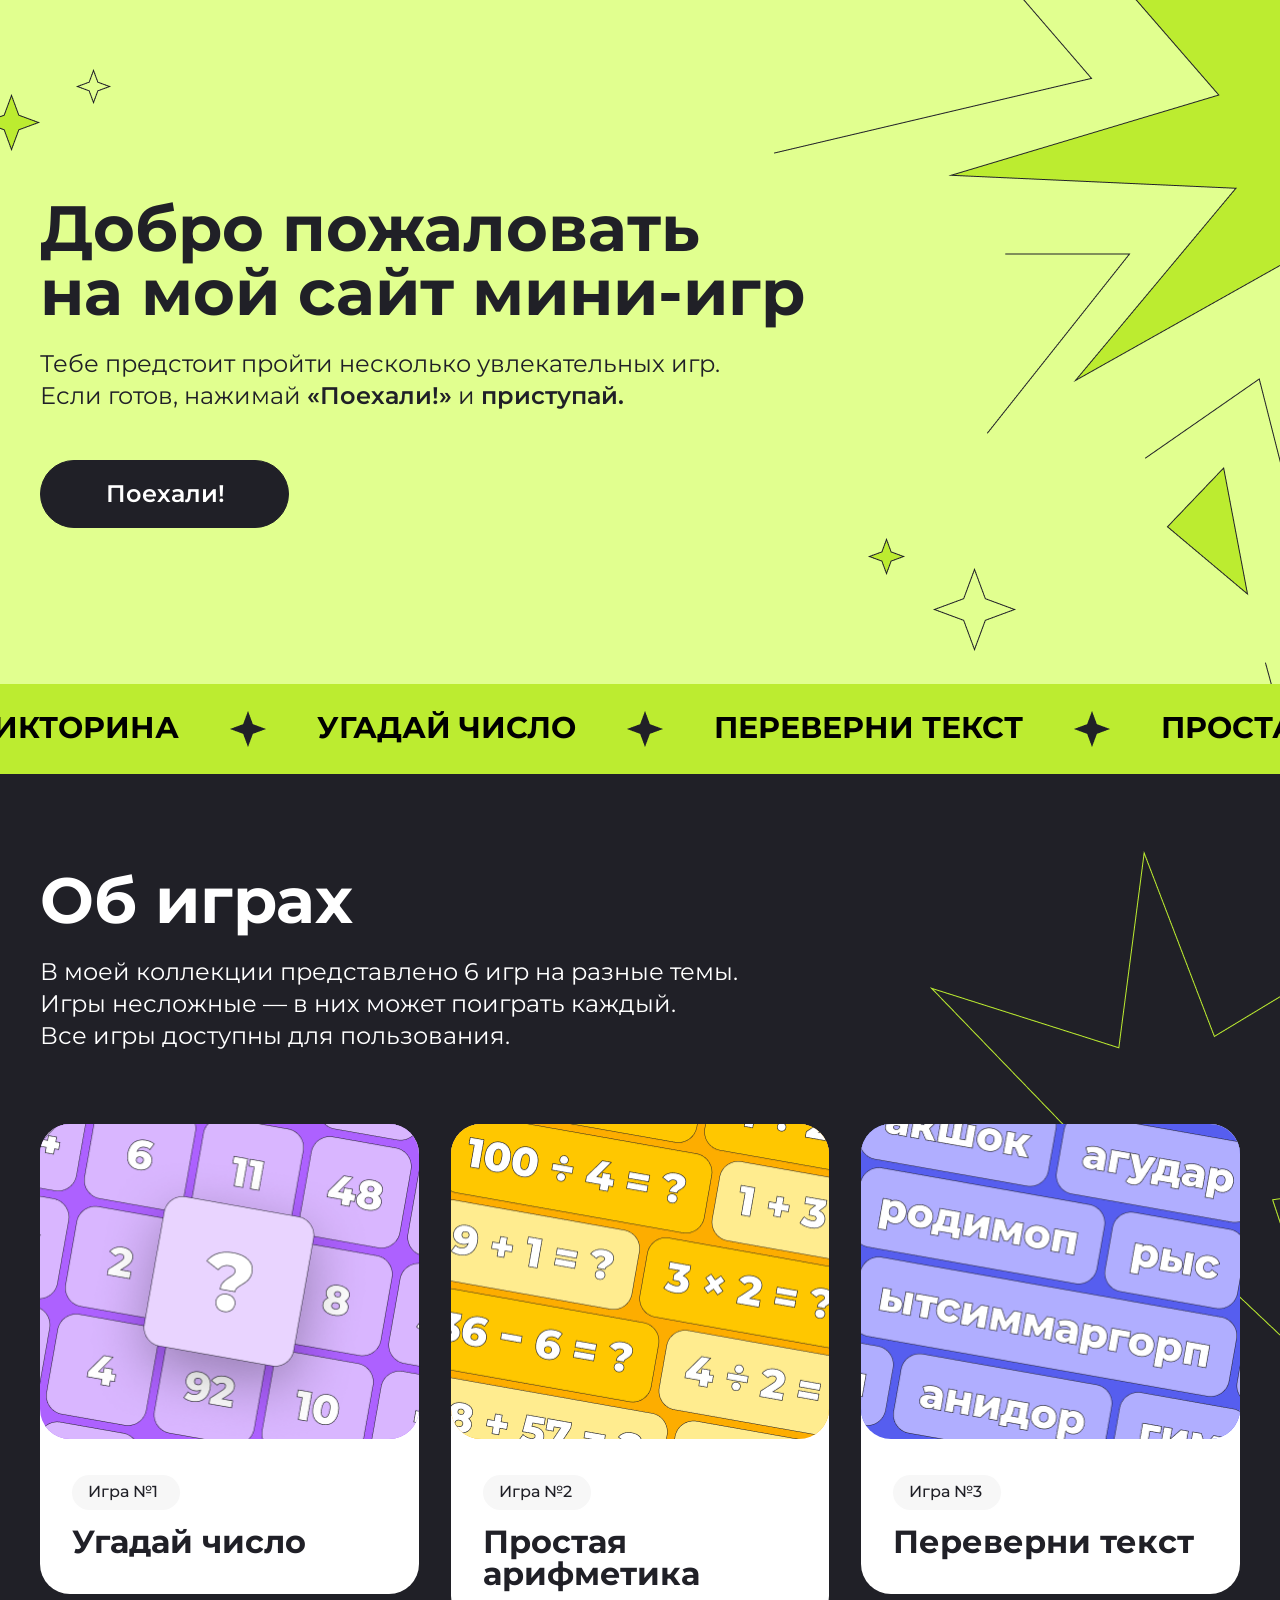
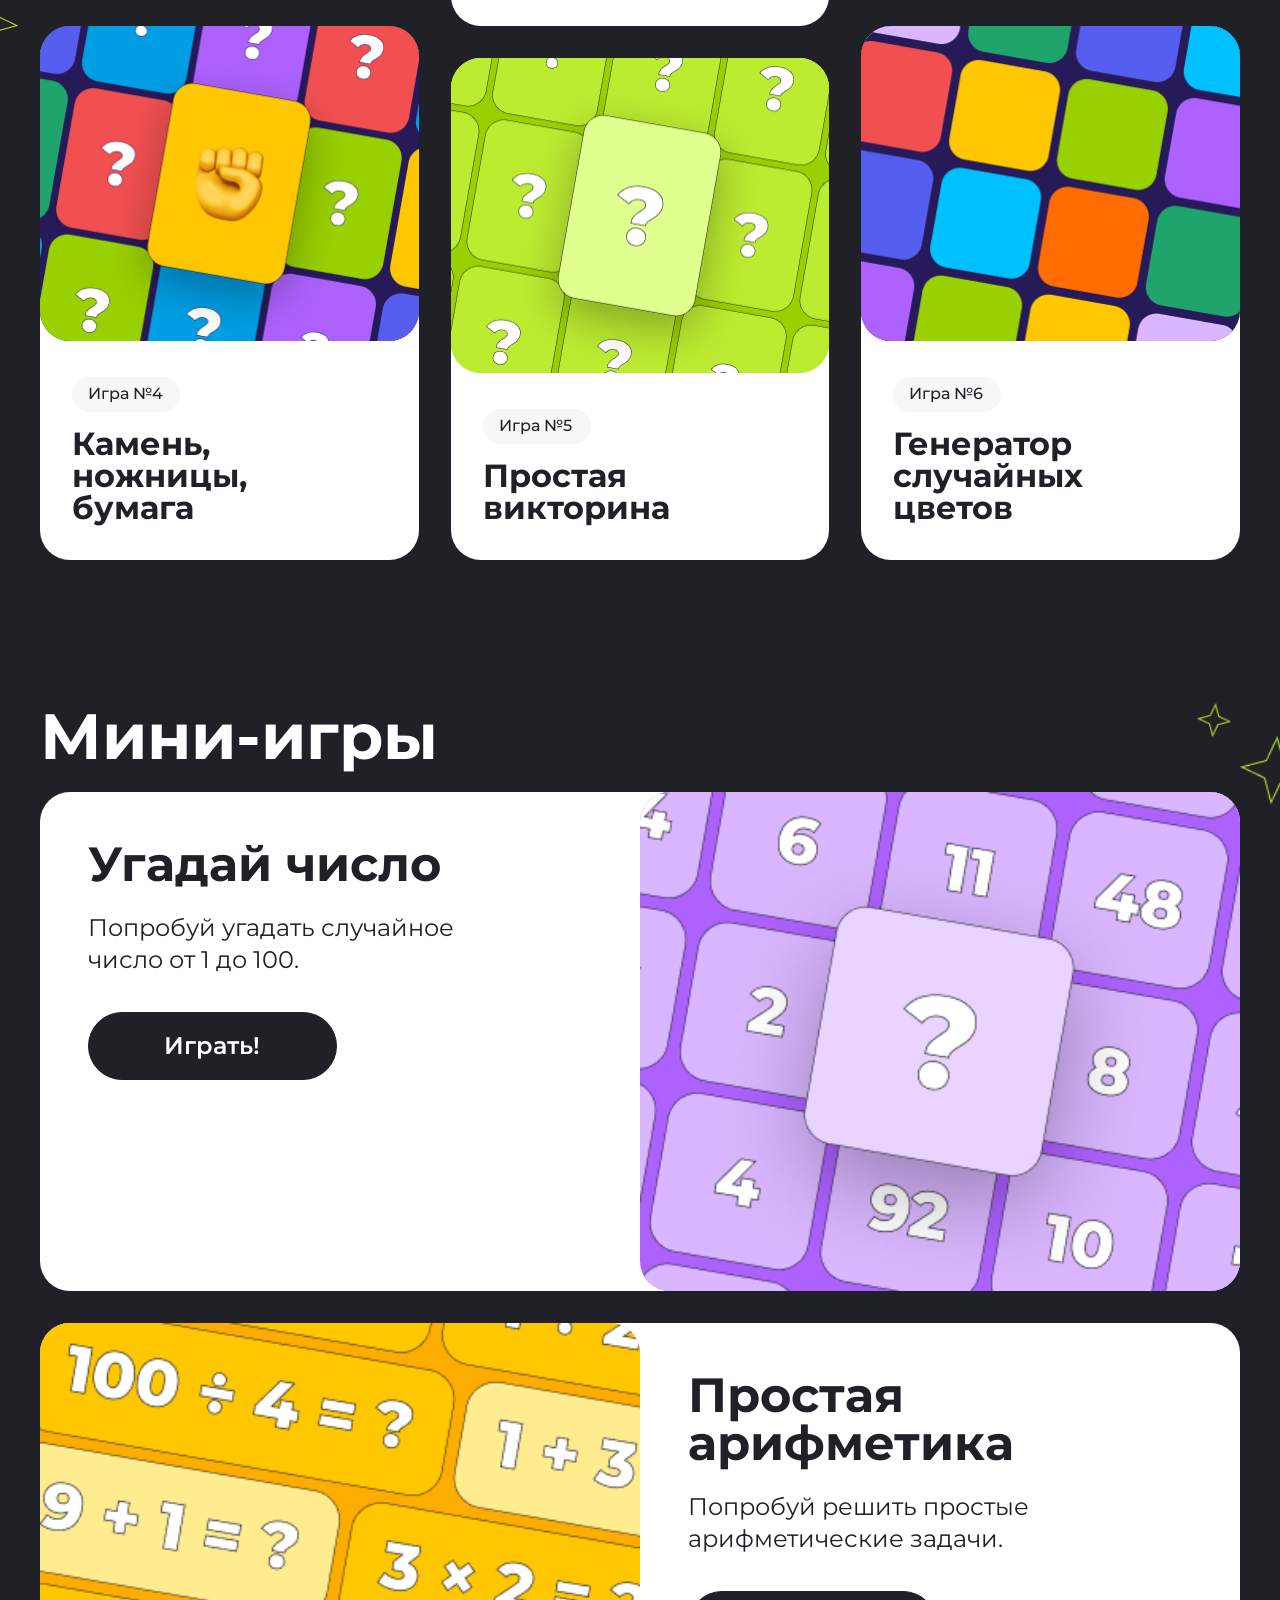
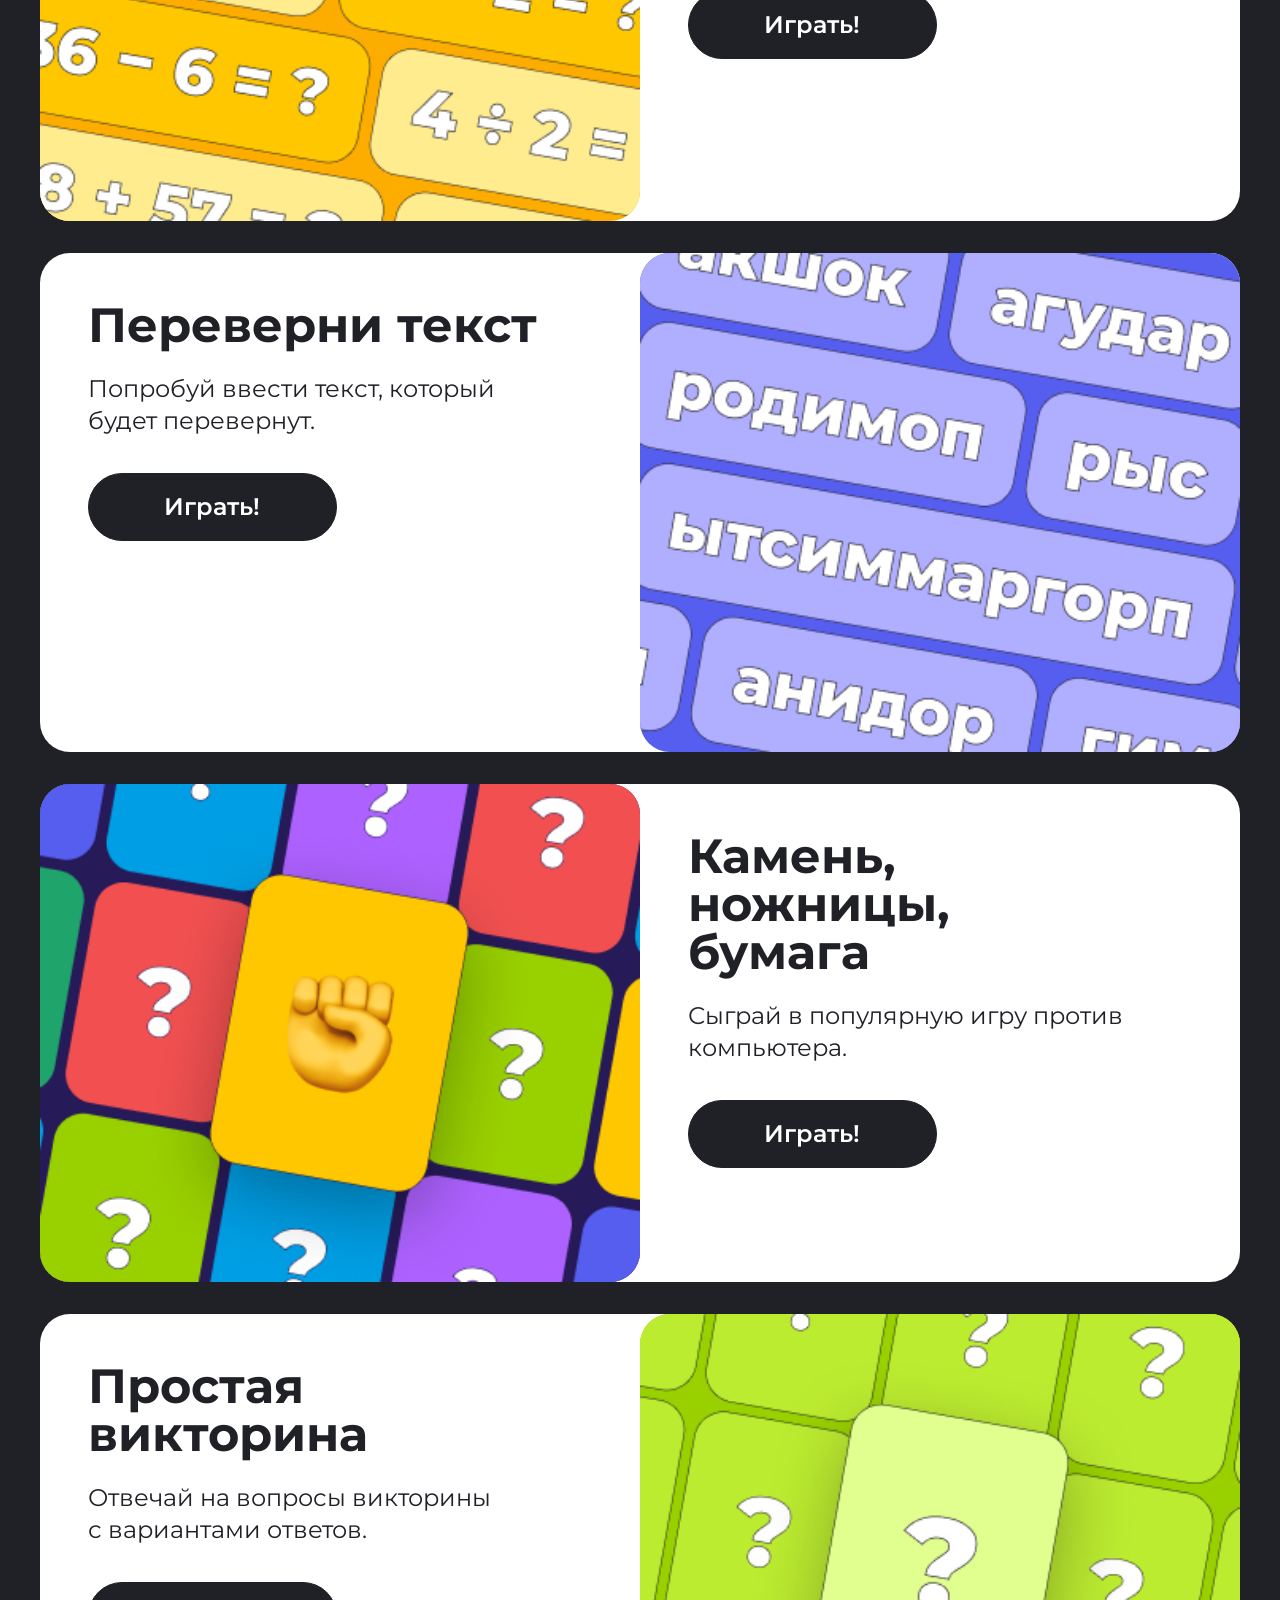
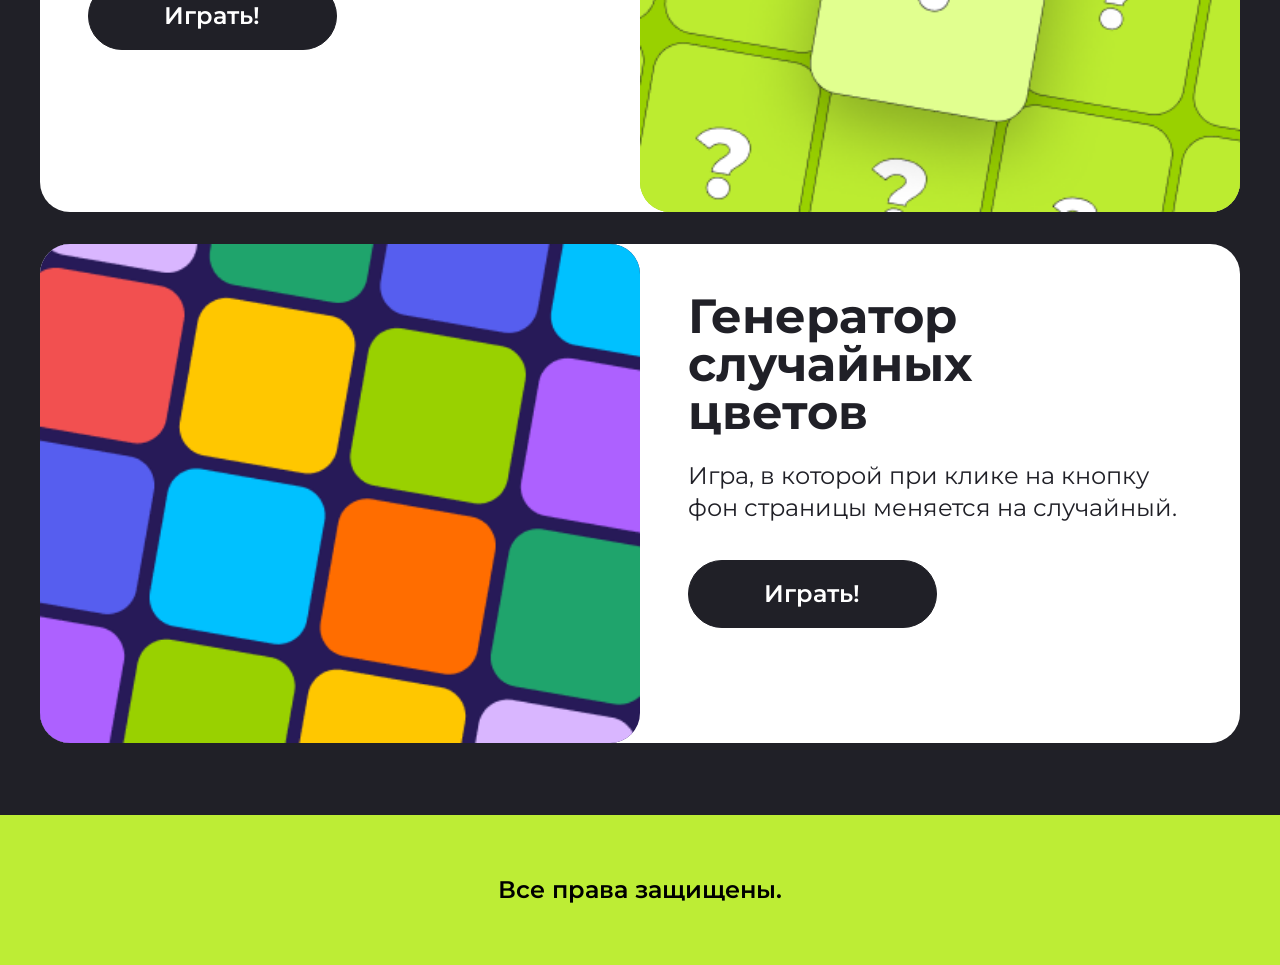
==== index.html @ d34bc6e3 "Merge pull request #5 from praydemaxim-hub/HW-4 Hw 4" ====
<!DOCTYPE html>
<html lang="en">
<head>
    <meta charset="UTF-8">
    <meta http-equiv="X-UA-Compatible" content="IE=edge">
    <meta name="viewport" content="width=device-width, initial-scale=1.0">
    <title>M-G</title>
    <link rel="stylesheet" href="style.css">
    <link rel="preconnect" href="https://fonts.googleapis.com">
    <link rel="preconnect" href="https://fonts.gstatic.com" crossorigin>
    <link href="https://fonts.googleapis.com/css2?family=Montserrat:ital,wght@0,100..900;1,100..900&family=Poppins:ital,wght@0,100;0,200;0,300;0,400;0,500;0,600;0,700;0,800;0,900;1,100;1,200;1,300;1,400;1,500;1,600;1,700;1,800;1,900&display=swap" rel="stylesheet">
</head>
<body>
    <section class="main-page">
        <header class="header center">
            <div class="background">
                <span><img class="background__image-1" src="Image/Group-stars.png" alt="*"></span>
                <span><img class="background__image-2" src="Image/Transparent-star.png" alt="*"></span>
                <span><img class="background__image-3" src="Image/Green-star.png" alt="*"></span>
                <span><img class="background__image-4" src="Image/Transparent-star-small.png" alt="*"></span>
                <span><img class="background__image-5" src="Image/Green-star-big.png" alt="*"></span>
                <span><img class="background__image-6" src="Image/Star-mobile.png" alt="*"></span>
            </div>
            <div class="welcom">
                <h1 class="welcom__greeting">Добро пожаловать <br>на мой сайт мини-игр</h1>
                <p class="welcom__description">Тебе предстоит пройти несколько увлекательных игр. 
                    <br>Если готов, нажимай <b class="welcom__description-weight">«Поехали!»</b> и <b class="welcom__description-weight">приступай.</b></p>
                <a class="welcom__start" href="#GO">Поехали!</a>
            </div>
            <div class="scroll-bar">
                <div class="scroll-bar__list">
                    <span class="scroll-bar__name">ВИКТОРИНА</span>
                    <span><img class="scroll-bar__star" src="Image/Black-star.png" alt="*"></span>
                    <span class="scroll-bar__name">УГАДАЙ ЧИСЛО</span>
                    <span><img class="scroll-bar__star" src="Image/Black-star.png" alt="*"></span>
                    <span class="scroll-bar__name">ПЕРЕВЕРНИ ТЕКСТ</span>
                    <span><img class="scroll-bar__star" src="Image/Black-star.png" alt="*"></span>
                    <span class="scroll-bar__name">ПРОСТАЯ АРИФМЕТИКА</span>
                    <span><img class="scroll-bar__star" src="Image/Black-star.png" alt="*"></span>
                    <span class="scroll-bar__name">КАМЕНЬ, НОЖНИЦЫ, БУМАГА</span>
                    <span><img class="scroll-bar__star" src="Image/Black-star.png" alt="*"></span>
                    <span class="scroll-bar__name">ГЕНЕРАТОР СЛУЧАЙНЫХ ЦВЕТОВ</span>
                    <span><img class="scroll-bar__star" src="Image/Black-star.png" alt="*"></span>
                    <span class="scroll-bar__name">ВИКТОРИНА</span>
                    <span><img class="scroll-bar__star" src="Image/Black-star.png" alt="*"></span>
                    <span class="scroll-bar__name">УГАДАЙ ЧИСЛО</span>
                    <span><img class="scroll-bar__star" src="Image/Black-star.png" alt="*"></span>
                    <span class="scroll-bar__name">ПЕРЕВЕРНИ ТЕКСТ</span>
                    <span><img class="scroll-bar__star" src="Image/Black-star.png" alt="*"></span>
                    <span class="scroll-bar__name">ПРОСТАЯ АРИФМЕТИКА</span>
                    <span><img class="scroll-bar__star" src="Image/Black-star.png" alt="*"></span>
                    <span class="scroll-bar__name">КАМЕНЬ, НОЖНИЦЫ, БУМАГА</span>
                    <span><img class="scroll-bar__star" src="Image/Black-star.png" alt="*"></span>
                    <span class="scroll-bar__name">ГЕНЕРАТОР СЛУЧАЙНЫХ ЦВЕТОВ</span>
                    <span><img class="scroll-bar__star" src="Image/Black-star.png" alt="*"></span>
                </div>
            </div>            
        </header>
    </section>
    <section class="about center">
        <div class="about__image">
            <span><img class="about__image-1" src="Image/BG-star-big.png" alt="*"></span>
            <span><img class="about__image-2" src="Image/BG-star-medium.png" alt="*"></span>
            <span><img class="about__image-3" src="Image/BG-star-small.png" alt="*"></span>
        </div>
        <h2 class="section-header" id="GO">Об играх</h2>
        <p class="about__info">В моей коллекции представлено 6 игр на разные темы.
            <br>Игры несложные — в них может поиграть каждый.
            <br>Все игры доступны для пользования.</p>
        <div class="game">
            <div class="game__block">
                <a class="game__link" href="#Number">
                    <div class="game__cart">
                        <img class="game__image game__image-number" src="Image/Guess-the-number-1.png" alt="Угадай число">
                        <p class="game__number">Игра №1</p>
                        <h3 class="game__name">Угадай число</h3>
                    </div>
                </a>
                <a class="game__link" href="#RSP">
                    <div class="game__cart game__cart-big">
                        <img class="game__image game__image-rsp" src="Image/RSP.png" alt="Камень, ножницы, бумага">
                        <p class="game__number">Игра №4</p>
                        <h3 class="game__name">Камень, <br>ножницы, <br>бумага</h3>
                    </div>
                </a>
            </div>
            <div class="game__block">
                <a class="game__link" href="#Arithmetic">
                    <div class="game__cart game__cart-big">
                        <img class="game__image game__image-arithmetic" src="Image/Arithmetic.png" alt="Простая арифметика">
                        <p class="game__number">Игра №2</p>
                        <h3 class="game__name">Простая <br>арифметика</h3>
                    </div>
                </a>
                <a class="game__link" href="#Quiz">
                    <div class="game__cart">
                        <img class="game__image game__image-quiz" src="Image/Quiz.png" alt="Простая викторина">
                        <p class="game__number">Игра №5</p>
                        <h3 class="game__name">Простая <br>викторина</h3>
                    </div>
                </a>
            </div>
            <div class="game__block">
                <a class="game__link" href="#Turn">
                    <div class="game__cart">
                        <img class="game__image game__image-turn" src="Image/Turn.png" alt="Переверн текст">
                        <p class="game__number">Игра №3</p>
                        <h3 class="game__name">Переверни текст</h3>
                    </div>
                </a>
                <a class="game__link" href="#Generator">
                    <div class="game__cart game__cart-big">
                        <img class="game__image game__image-generator" src="Image/Generator.png" alt="Генератор случайных цветов">
                        <p class="game__number">Игра №6</p>
                        <h3 class="game__name">Генератор <br>случайных <br>цветов</h3>
                    </div>
                </a>
            </div>
        </div>
    </section>
    <section class="mini-game center">
        <div class="mini-game__image">
            <span><img class="mini-game__image-1" src="Image/BG-star-medium.png" alt="*"></span>
            <span><img class="mini-game__image-2" src="Image/BG-star-small.png" alt="*"></span>
        </div>
        <h2 class="section-header">Мини-игры</h2>
        <div class="play">
            <div class="play__block play__left">
                <div class="play__cart" id="Number">
                    <h3 class="play__name">Угадай число</h3>
                    <p class="play__about">Попробуй угадать случайное <br>число от 1 до 100.</p>
                    <a class="play__link" href="#">Играть!</a>
                </div>
                <div class="play__color">
                    <img class="play__image play__image-number" src="Image/Guess-the-number-1.png" alt="Угадай число">
                </div>
            </div>
            <div class="play__block play__right">
                <div class="play__cart" id="Arithmetic">
                    <h3 class="play__name">Простая <br>арифметика</h3>
                    <p class="play__about">Попробуй решить простые арифметические задачи.</p>
                    <a class="play__link" href="#">Играть!</a>
                </div>
                <div class="play__color">
                    <img class="play__image play__image-arithmetic" src="Image/Arithmetic.png" alt="Угадай число">
                </div>
            </div>
            <div class="play__block play__left">
                <div class="play__cart" id="Turn">
                    <h3 class="play__name">Переверни текст</h3>
                    <p class="play__about">Попробуй ввести текст, который <br>будет перевернут.</p>
                    <a class="play__link" href="#">Играть!</a>
                </div>
                <div class="play__color">
                    <img class="play__image play__image-turn" src="Image/Turn.png" alt="Угадай число">
                </div>
            </div>
            <div class="play__block play__right">
                <div class="play__cart" id="RSP">
                    <h3 class="play__name">Камень, <br>ножницы, <br>бумага</h3>
                    <p class="play__about">Сыграй в популярную игру против компьютера.</p>
                    <a class="play__link" href="#">Играть!</a>
                </div>
                <div class="play__color">
                    <img class="play__image play__image-rsp" src="Image/RSP.png" alt="Угадай число">
                </div>
            </div>
            <div class="play__block play__left">
                <div class="play__cart" id="Quiz">
                    <h3 class="play__name">Простая <br>викторина</h3>
                    <p class="play__about">Отвечай на вопросы викторины <br>с вариантами ответов.</p>
                    <a class="play__link" href="#">Играть!</a>
                </div>
                <div class="play__color">
                    <img class="play__image play__image-quiz" src="Image/Quiz.png" alt="Угадай число">
                </div>
            </div>
            <div class="play__block play__right">
                <div class="play__cart" id="Generator">
                    <h3 class="play__name">Генератор <br>случайных <br>цветов</h3>
                    <p class="play__about">Игра, в которой при клике на кнопку фон страницы меняется на случайный.</p>
                    <a class="play__link" href="#">Играть!</a>
                </div>
                <div class="play__color">
                  <img class="play__image play__image-generator" src="Image/Generator.png" alt="Угадай число">
                </div>
            </div>
        </div>
    </section>
    <footer class="footer">
        <p class="footer__text">Все права защищены.</p>
    </footer>
</body>
</html>
---- style.css ----
* {
  margin: 0;
  padding: 0;
  font-family: "Montserrat", sans-serif;
}

html {
  scroll-behavior: smooth;
}

a,
input,
button,
select {
  transition: all 0.3s;
  text-decoration: none;
}

.center {
  padding-left: calc(50% - 600px);
  padding-right: calc(50% - 600px);
}

.main-page {
  background-color: #E1FF8F;
}

.background {
  position: absolute;
}
.background__image-1 {
  position: absolute;
  left: 734px;
}
.background__image-2 {
  position: absolute;
  top: 568px;
  left: 893px;
}
.background__image-3 {
  position: absolute;
  top: 538px;
  left: 828px;
}
.background__image-4 {
  position: absolute;
  top: 69px;
  left: 36px;
}
.background__image-5 {
  position: absolute;
  top: 94px;
  left: -57px;
}
.background__image-6 {
  display: none;
}

.welcom {
  padding-top: 196px;
  padding-bottom: 156px;
}
.welcom__greeting {
  font-size: 64px;
  font-weight: 700;
  line-height: 100%;
  color: #202027;
  padding-bottom: 24px;
}
.welcom__description {
  font-size: 24px;
  font-weight: 400;
  line-height: 32px;
  color: #202027;
}
.welcom__description-weight {
  font-weight: 600;
}
.welcom__start {
  display: block;
  width: 117px;
  background-color: #202027;
  padding: 16px 65px;
  border: 1px solid #202027;
  border-radius: 60px;
  color: #FFFFFF;
  font-size: 24px;
  line-height: 142%;
  font-weight: 600;
  margin-top: 48px;
  cursor: pointer;
}
.welcom__start:hover {
  background-color: #FFFFFF;
  color: #202027;
}

.scroll-bar {
  background-color: #BCEC30;
  width: 120%;
  overflow: hidden;
  white-space: nowrap;
  position: relative;
  left: -120px;
}
.scroll-bar__list {
  display: inline-flex;
  animation: scroll-bar 10s linear infinite;
}
.scroll-bar__name {
  font-size: 30px;
  font-weight: 700;
  line-height: 110%;
  padding: 27px 51px 30px 51px;
}
.scroll-bar__star {
  width: 36px;
  height: 36px;
  padding-top: 27px;
}

.section-header {
  font-size: 64px;
  font-weight: 700;
  line-height: 100%;
  color: #FFFFFF;
  padding-bottom: 24px;
  padding-top: 94px;
}

.about {
  background-color: #202027;
}
.about__info {
  font-size: 24px;
  font-weight: 400;
  line-height: 32px;
  color: #FFFFFF;
}
.about__image {
  position: relative;
  z-index: 0;
}
.about__image-1 {
  position: absolute;
  top: 77px;
  left: 863px;
}
.about__image-2 {
  position: absolute;
  top: 822px;
  left: -76px;
}
.about__image-3 {
  position: absolute;
  top: 770px;
  left: -91px;
}

.game {
  padding-top: 72px;
  padding-bottom: 50px;
  display: grid;
  grid-template-columns: repeat(12, 1fr);
  gap: 32px;
  position: relative;
  z-index: 1;
}
.game__block {
  grid-column: span 4;
  display: flex;
  flex-direction: column;
  justify-content: space-between;
  gap: 32px;
}
.game__link {
  cursor: pointer;
}
.game__cart {
  background-color: #FFFFFF;
  border-radius: 30px;
  transition: transform 0.3s;
}
.game__cart:hover {
  transform: scale(1.07);
}
.game__image {
  border-radius: 30px;
  width: 100%;
}
.game__image-number {
  background-color: #AD61FF;
}
.game__image-arithmetic {
  background-color: #FDAD00;
}
.game__image-turn {
  background-color: #565EEF;
}
.game__image-rsp {
  background-color: #271A58;
}
.game__image-quiz {
  background-color: #99D100;
}
.game__image-generator {
  background-color: #271A58;
}
.game__number {
  background-color: #F7F7F7;
  color: #202027;
  width: 76px;
  font-size: 16px;
  line-height: 110%;
  font-weight: 500;
  margin-top: 32px;
  margin-left: 32px;
  padding: 8px 16px 10px 16px;
  border-radius: 53px;
}
.game__name {
  color: #202027;
  font-size: 32px;
  line-height: 100%;
  font-weight: 700;
  padding-top: 16px;
  padding-left: 32px;
  padding-bottom: 36px;
}

.mini-game {
  background-color: #202027;
  padding-bottom: 72px;
}
.mini-game__image {
  position: relative;
  z-index: 0;
}
.mini-game__image-1 {
  position: absolute;
  top: 126px;
  left: 1200px;
  height: 69px;
  width: 69px;
}
.mini-game__image-2 {
  position: absolute;
  top: 93px;
  left: 1157px;
  height: 35px;
  width: 35px;
}

.play {
  display: grid;
  grid-template-columns: repeat(12, 1fr);
  gap: 32px;
  position: relative;
  z-index: 1;
}
.play__block {
  background-color: #FFFFFF;
  border-radius: 30px;
  grid-column: span 12;
  display: flex;
  justify-content: space-between;
  height: auto;
}
.play__left {
  flex-direction: row;
}
.play__right {
  flex-direction: row-reverse;
}
.play__cart {
  padding: 48px;
  width: 504px;
}
.play__name {
  color: #202027;
  font-size: 48px;
  line-height: 100%;
  font-weight: 700;
  padding-bottom: 24px;
}
.play__about {
  color: #202027;
  font-size: 24px;
  line-height: 32px;
  font-weight: 400;
  padding-bottom: 36px;
}
.play__link {
  display: block;
  width: 97px;
  background-color: #202027;
  padding: 16px 75px;
  border: 1px solid #202027;
  border-radius: 60px;
  color: #FFFFFF;
  font-size: 24px;
  line-height: 142%;
  font-weight: 600;
  cursor: pointer;
}
.play__link:hover {
  background-color: #FFFFFF;
  color: #202027;
}
.play__color {
  width: 600px;
  display: flex;
}
.play__image {
  border-radius: 30px;
  width: 100%;
}
.play__image-number {
  background-color: #AD61FF;
}
.play__image-arithmetic {
  background-color: #FDAD00;
}
.play__image-turn {
  background-color: #565EEF;
}
.play__image-rsp {
  background-color: #271A58;
}
.play__image-quiz {
  background-color: #99D100;
}
.play__image-generator {
  background-color: #271A58;
}

.footer {
  height: 150px;
  background-color: #BDED35;
  display: flex;
  align-items: center;
  justify-content: center;
}
.footer__text {
  font-size: 24px;
  font-weight: 600;
  line-height: 100%;
  color: #000000;
}

@keyframes scroll-bar {
  0% {
    transform: translateX(0%);
  }
  100% {
    transform: translateX(-50%);
  }
}
@media (max-width: 767px) {
  .center {
    padding-left: calc(50% - 202px);
    padding-right: calc(50% - 202px);
  }
  .background__image-1 {
    display: none;
  }
  .background__image-2 {
    position: absolute;
    top: 552px;
    left: 303px;
    width: 39px;
    height: 41px;
  }
  .background__image-3 {
    position: absolute;
    top: 529px;
    left: 272px;
    width: 18px;
    height: 18px;
  }
  .background__image-4 {
    position: absolute;
    top: 64px;
    left: 91px;
    width: 21px;
    height: 21px;
  }
  .background__image-5 {
    position: absolute;
    top: 97px;
    left: 37px;
    width: 35px;
    height: 35px;
  }
  .background__image-6 {
    display: block;
    position: absolute;
    left: 216px;
  }
  .section-header {
    font-size: 40px;
    padding: 48px 16px;
  }
  .welcom {
    padding-top: 147px;
    padding-bottom: 131px;
    display: flex;
    align-items: center;
    flex-direction: column;
  }
  .welcom__greeting {
    font-size: 40px;
    text-align: center;
  }
  .welcom__description {
    font-size: 16px;
    text-align: center;
    line-height: 100%;
  }
  .welcom__start {
    margin-top: 36px;
    font-size: 16px;
    padding: 16px 103px;
    width: 78px;
  }
  .scroll-bar {
    position: relative;
    left: -19px;
    width: 105%;
  }
  .scroll-bar__name {
    font-size: 16px;
    padding: 16px 27px 16px 24px;
  }
  .scroll-bar__star {
    width: 19px;
    height: 19px;
    padding-top: 16px;
  }
  .about {
    display: none;
  }
  .mini-game {
    padding-bottom: 10px;
  }
  .mini-game__image {
    display: none;
  }
  .play {
    display: flex;
    flex-direction: column;
    align-items: center;
  }
  .play__block {
    flex-wrap: wrap;
    justify-content: center;
    flex-direction: column-reverse;
    width: 343px;
  }
  .play__cart {
    display: flex;
    flex-direction: column;
    width: 343px;
    padding: 29px;
  }
  .play__name {
    font-size: 40px;
  }
  .play__about {
    font-size: 16px;
    line-height: 100%;
  }
  .play__link {
    font-size: 16px;
    padding: 16px 103px;
    width: 78px;
  }
  .play__color {
    width: 343px;
  }
  .footer {
    height: 100px;
  }
  .footer__text {
    font-size: 20px;
  }
}/*# sourceMappingURL=style.css.map */
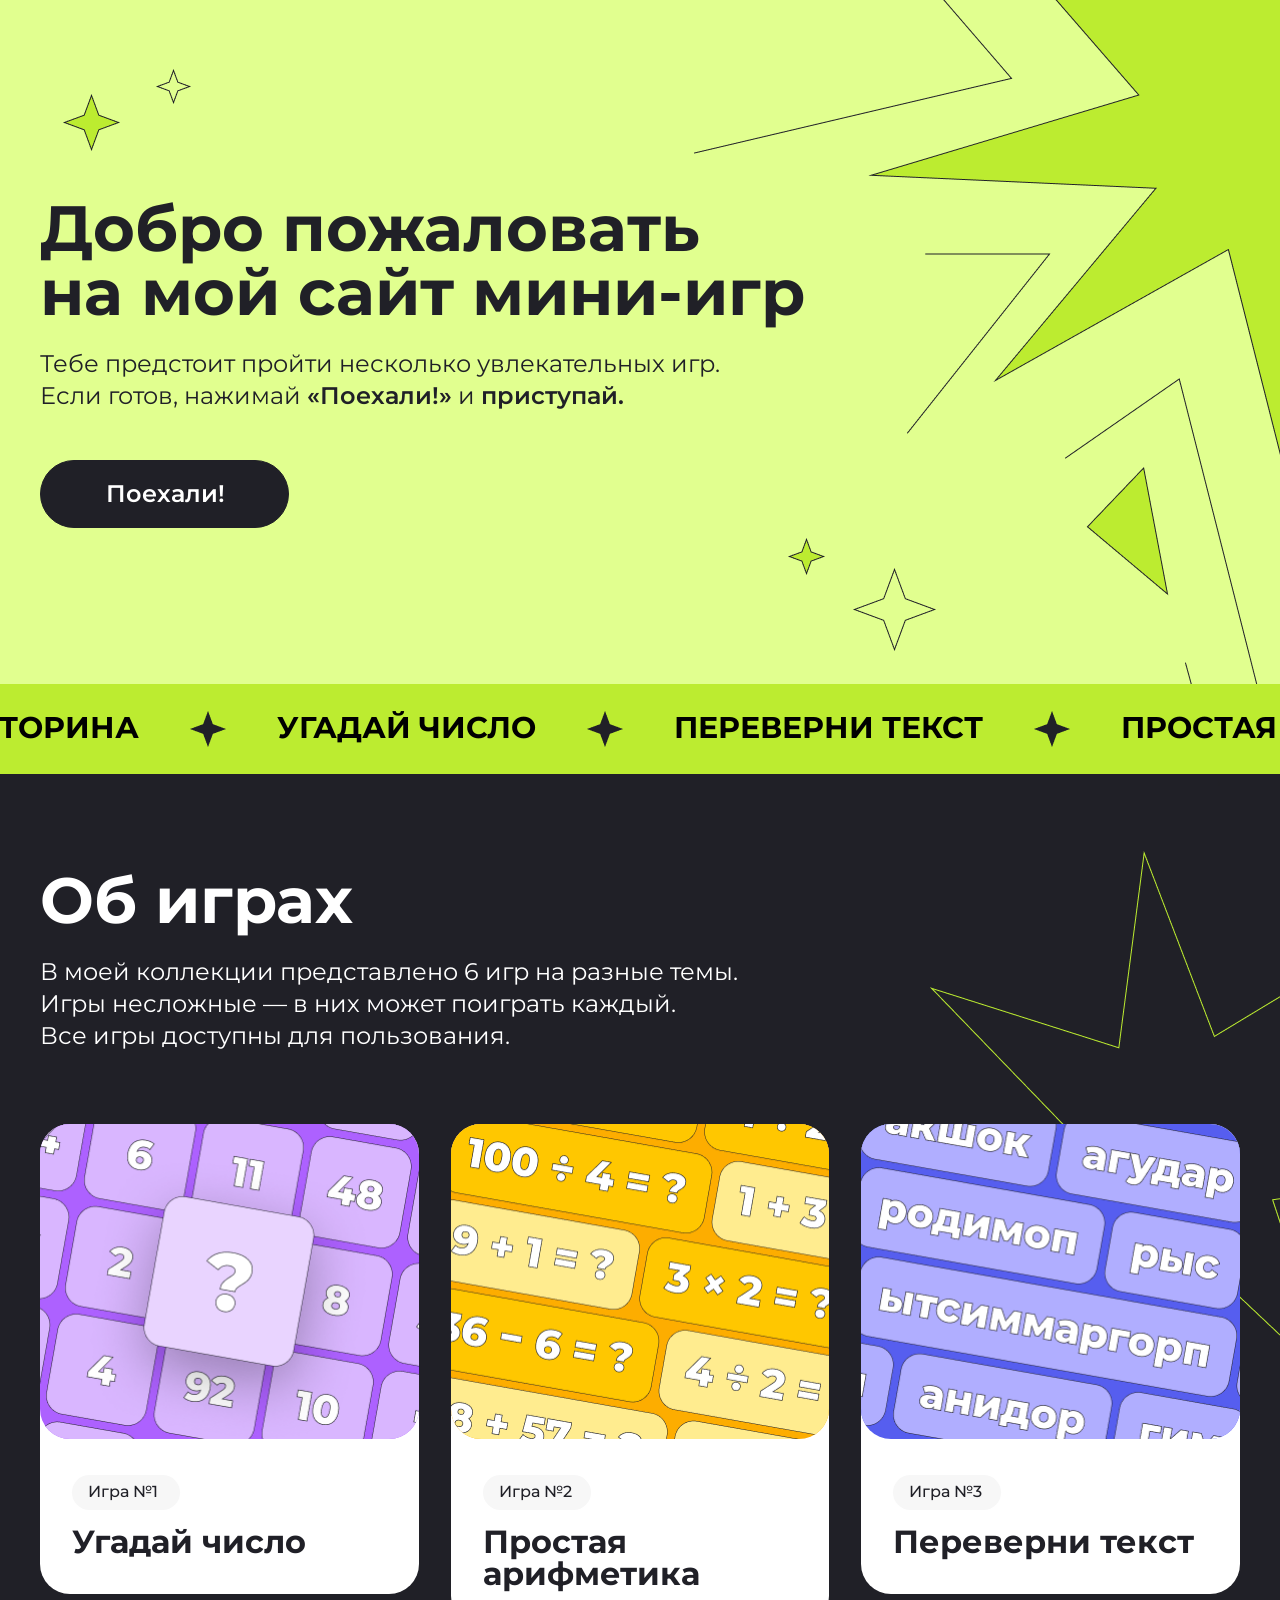
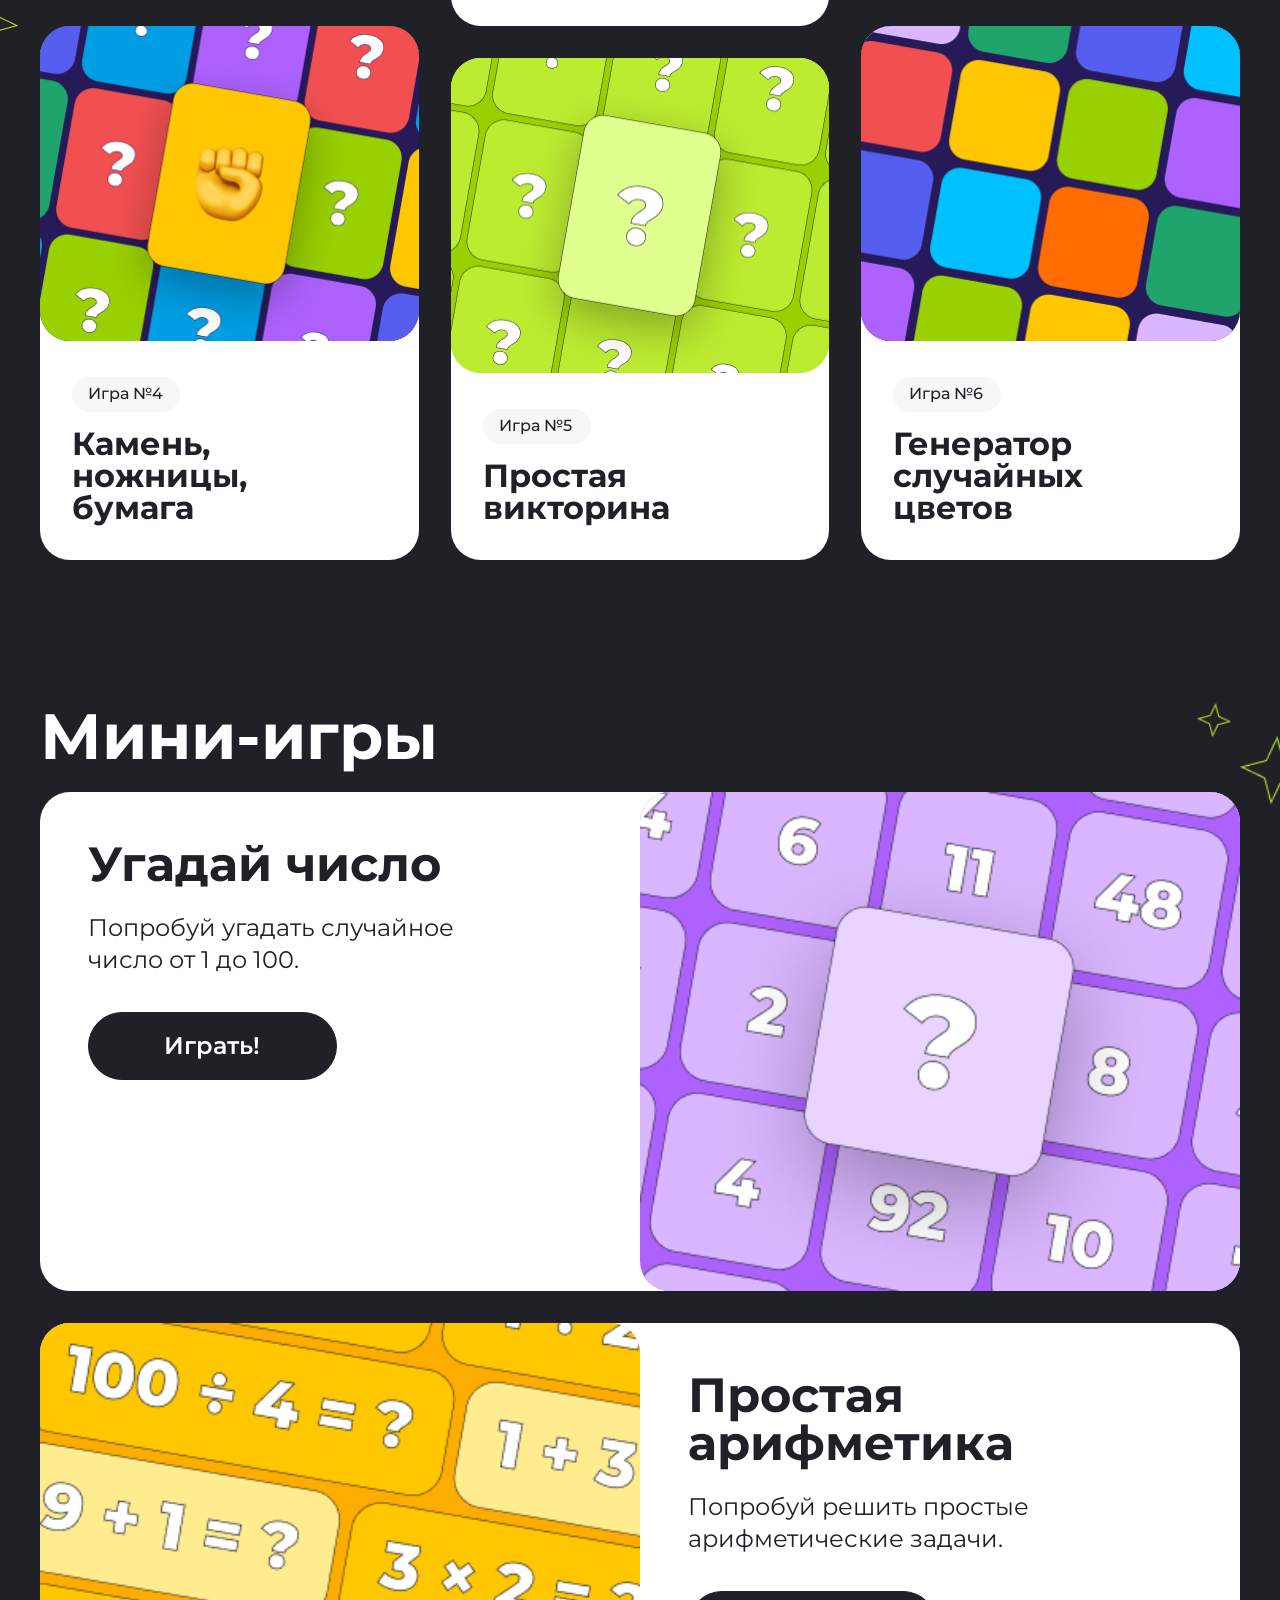
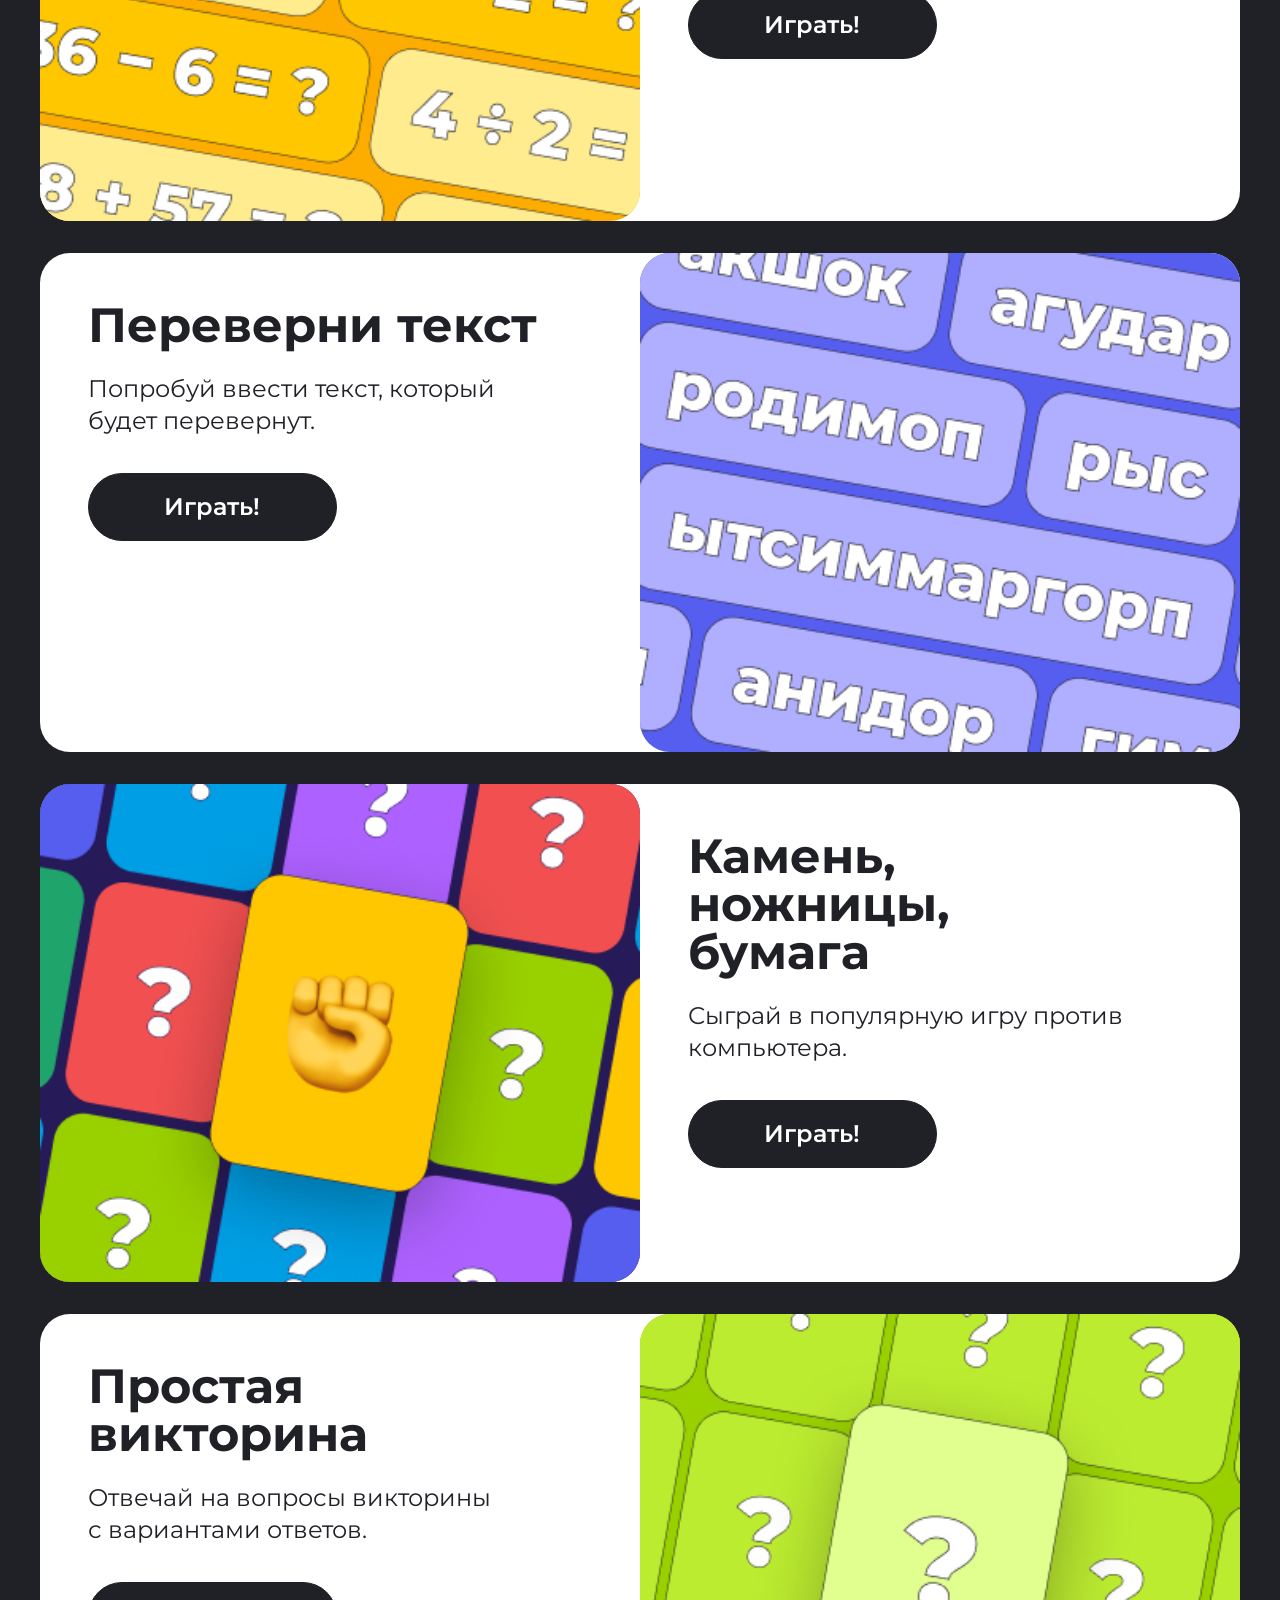
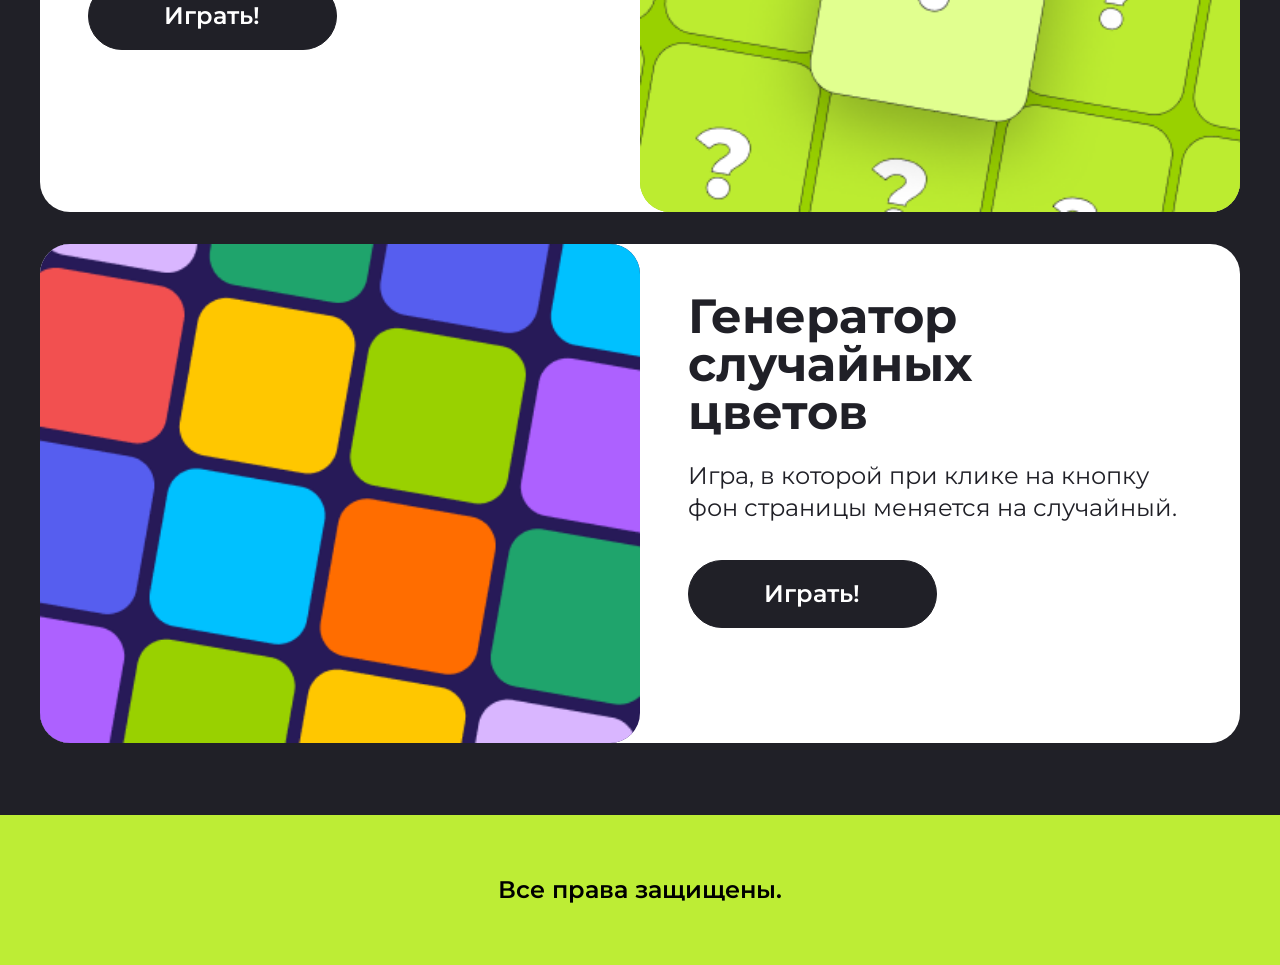
==== commit 2c190cda: "Сделал корректировки курсовой работы, удадлил лишние фалы" ====
--- a/index.html
+++ b/index.html
@@ -26,37 +26,49 @@
                 <p class="welcom__description">Тебе предстоит пройти несколько увлекательных игр. 
                     <br>Если готов, нажимай <b class="welcom__description-weight">«Поехали!»</b> и <b class="welcom__description-weight">приступай.</b></p>
                 <a class="welcom__start" href="#GO">Поехали!</a>
-            </div>
-            <div class="scroll-bar">
-                <div class="scroll-bar__list">
-                    <span class="scroll-bar__name">ВИКТОРИНА</span>
-                    <span><img class="scroll-bar__star" src="Image/Black-star.png" alt="*"></span>
-                    <span class="scroll-bar__name">УГАДАЙ ЧИСЛО</span>
-                    <span><img class="scroll-bar__star" src="Image/Black-star.png" alt="*"></span>
-                    <span class="scroll-bar__name">ПЕРЕВЕРНИ ТЕКСТ</span>
-                    <span><img class="scroll-bar__star" src="Image/Black-star.png" alt="*"></span>
-                    <span class="scroll-bar__name">ПРОСТАЯ АРИФМЕТИКА</span>
-                    <span><img class="scroll-bar__star" src="Image/Black-star.png" alt="*"></span>
-                    <span class="scroll-bar__name">КАМЕНЬ, НОЖНИЦЫ, БУМАГА</span>
-                    <span><img class="scroll-bar__star" src="Image/Black-star.png" alt="*"></span>
-                    <span class="scroll-bar__name">ГЕНЕРАТОР СЛУЧАЙНЫХ ЦВЕТОВ</span>
-                    <span><img class="scroll-bar__star" src="Image/Black-star.png" alt="*"></span>
-                    <span class="scroll-bar__name">ВИКТОРИНА</span>
-                    <span><img class="scroll-bar__star" src="Image/Black-star.png" alt="*"></span>
-                    <span class="scroll-bar__name">УГАДАЙ ЧИСЛО</span>
-                    <span><img class="scroll-bar__star" src="Image/Black-star.png" alt="*"></span>
-                    <span class="scroll-bar__name">ПЕРЕВЕРНИ ТЕКСТ</span>
-                    <span><img class="scroll-bar__star" src="Image/Black-star.png" alt="*"></span>
-                    <span class="scroll-bar__name">ПРОСТАЯ АРИФМЕТИКА</span>
-                    <span><img class="scroll-bar__star" src="Image/Black-star.png" alt="*"></span>
-                    <span class="scroll-bar__name">КАМЕНЬ, НОЖНИЦЫ, БУМАГА</span>
-                    <span><img class="scroll-bar__star" src="Image/Black-star.png" alt="*"></span>
-                    <span class="scroll-bar__name">ГЕНЕРАТОР СЛУЧАЙНЫХ ЦВЕТОВ</span>
-                    <span><img class="scroll-bar__star" src="Image/Black-star.png" alt="*"></span>
-                </div>
-            </div>            
+            </div>     
         </header>
     </section>
+    <div class="scroll-bar">
+        <div class="scroll-bar__list">
+            <span class="scroll-bar__name">ВИКТОРИНА</span>
+            <span><img class="scroll-bar__star" src="Image/Black-star.png" alt="*"></span>
+            <span class="scroll-bar__name">УГАДАЙ ЧИСЛО</span>
+            <span><img class="scroll-bar__star" src="Image/Black-star.png" alt="*"></span>
+            <span class="scroll-bar__name">ПЕРЕВЕРНИ ТЕКСТ</span>
+            <span><img class="scroll-bar__star" src="Image/Black-star.png" alt="*"></span>
+            <span class="scroll-bar__name">ПРОСТАЯ АРИФМЕТИКА</span>
+            <span><img class="scroll-bar__star" src="Image/Black-star.png" alt="*"></span>
+            <span class="scroll-bar__name">КАМЕНЬ, НОЖНИЦЫ, БУМАГА</span>
+            <span><img class="scroll-bar__star" src="Image/Black-star.png" alt="*"></span>
+            <span class="scroll-bar__name">ГЕНЕРАТОР СЛУЧАЙНЫХ ЦВЕТОВ</span>
+            <span><img class="scroll-bar__star" src="Image/Black-star.png" alt="*"></span>
+            <span class="scroll-bar__name">ВИКТОРИНА</span>
+            <span><img class="scroll-bar__star" src="Image/Black-star.png" alt="*"></span>
+            <span class="scroll-bar__name">УГАДАЙ ЧИСЛО</span>
+            <span><img class="scroll-bar__star" src="Image/Black-star.png" alt="*"></span>
+            <span class="scroll-bar__name">ПЕРЕВЕРНИ ТЕКСТ</span>
+            <span><img class="scroll-bar__star" src="Image/Black-star.png" alt="*"></span>
+            <span class="scroll-bar__name">ПРОСТАЯ АРИФМЕТИКА</span>
+            <span><img class="scroll-bar__star" src="Image/Black-star.png" alt="*"></span>
+            <span class="scroll-bar__name">КАМЕНЬ, НОЖНИЦЫ, БУМАГА</span>
+            <span><img class="scroll-bar__star" src="Image/Black-star.png" alt="*"></span>
+            <span class="scroll-bar__name">ГЕНЕРАТОР СЛУЧАЙНЫХ ЦВЕТОВ</span>
+            <span><img class="scroll-bar__star" src="Image/Black-star.png" alt="*"></span>
+            <span class="scroll-bar__name">ВИКТОРИНА</span>
+            <span><img class="scroll-bar__star" src="Image/Black-star.png" alt="*"></span>
+            <span class="scroll-bar__name">УГАДАЙ ЧИСЛО</span>
+            <span><img class="scroll-bar__star" src="Image/Black-star.png" alt="*"></span>
+            <span class="scroll-bar__name">ПЕРЕВЕРНИ ТЕКСТ</span>
+            <span><img class="scroll-bar__star" src="Image/Black-star.png" alt="*"></span>
+            <span class="scroll-bar__name">ПРОСТАЯ АРИФМЕТИКА</span>
+            <span><img class="scroll-bar__star" src="Image/Black-star.png" alt="*"></span>
+            <span class="scroll-bar__name">КАМЕНЬ, НОЖНИЦЫ, БУМАГА</span>
+            <span><img class="scroll-bar__star" src="Image/Black-star.png" alt="*"></span>
+            <span class="scroll-bar__name">ГЕНЕРАТОР СЛУЧАЙНЫХ ЦВЕТОВ</span>
+            <span><img class="scroll-bar__star" src="Image/Black-star.png" alt="*"></span>
+        </div>
+    </div>
     <section class="about center">
         <div class="about__image">
             <span><img class="about__image-1" src="Image/BG-star-big.png" alt="*"></span>
@@ -129,7 +141,7 @@
                 <div class="play__cart" id="Number">
                     <h3 class="play__name">Угадай число</h3>
                     <p class="play__about">Попробуй угадать случайное <br>число от 1 до 100.</p>
-                    <a class="play__link" href="#">Играть!</a>
+                    <a class="play__link" href="number.html">Играть!</a>
                 </div>
                 <div class="play__color">
                     <img class="play__image play__image-number" src="Image/Guess-the-number-1.png" alt="Угадай число">
@@ -139,7 +151,7 @@
                 <div class="play__cart" id="Arithmetic">
                     <h3 class="play__name">Простая <br>арифметика</h3>
                     <p class="play__about">Попробуй решить простые арифметические задачи.</p>
-                    <a class="play__link" href="#">Играть!</a>
+                    <a class="play__link" href="arithmetic.html">Играть!</a>
                 </div>
                 <div class="play__color">
                     <img class="play__image play__image-arithmetic" src="Image/Arithmetic.png" alt="Угадай число">
@@ -149,7 +161,7 @@
                 <div class="play__cart" id="Turn">
                     <h3 class="play__name">Переверни текст</h3>
                     <p class="play__about">Попробуй ввести текст, который <br>будет перевернут.</p>
-                    <a class="play__link" href="#">Играть!</a>
+                    <a class="play__link" href="turnText.html">Играть!</a>
                 </div>
                 <div class="play__color">
                     <img class="play__image play__image-turn" src="Image/Turn.png" alt="Угадай число">
@@ -159,7 +171,7 @@
                 <div class="play__cart" id="RSP">
                     <h3 class="play__name">Камень, <br>ножницы, <br>бумага</h3>
                     <p class="play__about">Сыграй в популярную игру против компьютера.</p>
-                    <a class="play__link" href="#">Играть!</a>
+                    <a class="play__link" href="rsp.html">Играть!</a>
                 </div>
                 <div class="play__color">
                     <img class="play__image play__image-rsp" src="Image/RSP.png" alt="Угадай число">
@@ -169,7 +181,7 @@
                 <div class="play__cart" id="Quiz">
                     <h3 class="play__name">Простая <br>викторина</h3>
                     <p class="play__about">Отвечай на вопросы викторины <br>с вариантами ответов.</p>
-                    <a class="play__link" href="#">Играть!</a>
+                    <a class="play__link" href="quiz.html">Играть!</a>
                 </div>
                 <div class="play__color">
                     <img class="play__image play__image-quiz" src="Image/Quiz.png" alt="Угадай число">
@@ -179,7 +191,7 @@
                 <div class="play__cart" id="Generator">
                     <h3 class="play__name">Генератор <br>случайных <br>цветов</h3>
                     <p class="play__about">Игра, в которой при клике на кнопку фон страницы меняется на случайный.</p>
-                    <a class="play__link" href="#">Играть!</a>
+                    <a class="play__link" href="generatorColor.html">Играть!</a>
                 </div>
                 <div class="play__color">
                   <img class="play__image play__image-generator" src="Image/Generator.png" alt="Угадай число">
--- a/style.css
+++ b/style.css
@@ -26,31 +26,32 @@
 }
 
 .background {
-  position: absolute;
+  /*position: absolute;*/
 }
 .background__image-1 {
   position: absolute;
-  left: 734px;
+  left: calc(100% - 586px);
+  z-index: 0;
 }
 .background__image-2 {
   position: absolute;
   top: 568px;
-  left: 893px;
+  left: calc(100% - 427px);
 }
 .background__image-3 {
   position: absolute;
   top: 538px;
-  left: 828px;
+  left: calc(100% - 492px);
 }
 .background__image-4 {
   position: absolute;
   top: 69px;
-  left: 36px;
+  left: 156px;
 }
 .background__image-5 {
   position: absolute;
   top: 94px;
-  left: -57px;
+  left: 63px;
 }
 .background__image-6 {
   display: none;
@@ -66,6 +67,8 @@
   line-height: 100%;
   color: #202027;
   padding-bottom: 24px;
+  position: relative;
+  z-index: 1;
 }
 .welcom__description {
   font-size: 24px;
@@ -353,9 +356,413 @@
     transform: translateX(0%);
   }
   100% {
-    transform: translateX(-50%);
-  }
-}
+    transform: translateX(-33%);
+  }
+}
+.number {
+  padding-top: 94px;
+  padding-bottom: 10px;
+  display: flex;
+  align-items: center;
+  flex-direction: column;
+  flex-wrap: nowrap;
+}
+.number__name {
+  font-size: 48px;
+  font-weight: 600;
+  line-height: 100%;
+  color: #fff;
+  padding-bottom: 24px;
+}
+.number__about {
+  font-size: 24px;
+  font-weight: 400;
+  line-height: 32px;
+  color: #fff;
+  padding-bottom: 12px;
+}
+.number__input {
+  background-color: #fff;
+  width: 200px;
+  padding: 16px 65px;
+  border: 1px solid #202027;
+  border-radius: 60px;
+  font-size: 24px;
+  outline: none;
+}
+.number__button {
+  background-color: #6b6b6b;
+  padding: 16px 65px;
+  border: 1px solid #202027;
+  border-radius: 60px;
+  color: #202027;
+  font-size: 24px;
+  line-height: 142%;
+  font-weight: 600;
+  margin: 24px;
+  cursor: pointer;
+}
+.number__button:hover {
+  background-color: #fff;
+}
+
+.hint-higher {
+  margin-bottom: 12px;
+  color: #fff;
+  font-size: 18px;
+}
+.hint-lower {
+  margin-bottom: 12px;
+  color: #fff;
+  font-size: 18px;
+}
+
+.correct {
+  margin-bottom: 12px;
+  color: #fff;
+  font-size: 18px;
+}
+
+.arithmetic {
+  padding-top: 94px;
+  padding-bottom: 10px;
+  display: flex;
+  align-items: center;
+  flex-direction: column;
+  flex-wrap: nowrap;
+}
+.arithmetic__name {
+  font-size: 48px;
+  font-weight: 600;
+  line-height: 100%;
+  color: #fff;
+  padding-bottom: 24px;
+}
+.arithmetic__task {
+  font-size: 36px;
+  font-weight: 500;
+  color: #fff;
+  padding-bottom: 20px;
+}
+.arithmetic__input {
+  background-color: #fff;
+  width: 200px;
+  padding: 16px 65px;
+  border: 1px solid #202027;
+  border-radius: 60px;
+  font-size: 24px;
+  outline: none;
+  text-align: center;
+}
+.arithmetic__button {
+  background-color: #6b6b6b;
+  padding: 16px 65px;
+  border: 1px solid #202027;
+  border-radius: 60px;
+  color: #202027;
+  font-size: 24px;
+  line-height: 142%;
+  font-weight: 600;
+  margin: 15px;
+  cursor: pointer;
+  transition: background-color 0.3s;
+}
+.arithmetic__button:hover {
+  background-color: #fff;
+}
+.arithmetic__result {
+  font-size: 20px;
+  font-weight: 500;
+  margin-top: 10px;
+  min-height: 24px;
+  color: orange;
+}
+.arithmetic__score {
+  font-size: 18px;
+  color: #fff;
+  margin-top: 10px;
+}
+
+.correct {
+  color: #4CAF50;
+}
+
+.incorrect {
+  color: #F44336;
+}
+
+.turn-text {
+  padding-top: 94px;
+  padding-bottom: 10px;
+  display: flex;
+  align-items: center;
+  flex-direction: column;
+  flex-wrap: nowrap;
+}
+.turn-text__name {
+  font-size: 48px;
+  font-weight: 600;
+  line-height: 100%;
+  color: #fff;
+  padding-bottom: 24px;
+}
+.turn-text__input {
+  background-color: #fff;
+  width: 300px;
+  padding: 16px 65px;
+  border: 1px solid #202027;
+  border-radius: 60px;
+  font-size: 24px;
+  outline: none;
+  text-align: center;
+  margin-bottom: 20px;
+}
+.turn-text__button {
+  background-color: #6b6b6b;
+  padding: 16px 65px;
+  border: 1px solid #202027;
+  border-radius: 60px;
+  color: #202027;
+  font-size: 24px;
+  line-height: 142%;
+  font-weight: 600;
+  margin: 15px;
+  cursor: pointer;
+  transition: background-color 0.3s;
+}
+.turn-text__button:hover {
+  background-color: #fff;
+}
+.turn-text__result {
+  font-size: 28px;
+  font-weight: 500;
+  min-height: 32px;
+  color: #fff;
+  text-align: center;
+  padding: 10px 20px;
+  background-color: rgba(255, 255, 255, 0.1);
+  border-radius: 10px;
+  max-width: 80%;
+}
+
+.rsp-game {
+  padding-top: 94px;
+  padding-bottom: 10px;
+  display: flex;
+  align-items: center;
+  flex-direction: column;
+  flex-wrap: nowrap;
+}
+.rsp-game__name {
+  font-size: 48px;
+  font-weight: 600;
+  line-height: 100%;
+  color: #fff;
+  padding-bottom: 24px;
+}
+.rsp-game__choices {
+  display: flex;
+  gap: 20px;
+  margin-bottom: 30px;
+}
+.rsp-game__choice {
+  background-color: #6b6b6b;
+  padding: 16px 30px;
+  border: 1px solid #202027;
+  border-radius: 60px;
+  color: #202027;
+  font-size: 24px;
+  line-height: 142%;
+  font-weight: 600;
+  cursor: pointer;
+  transition: background-color 0.3s;
+}
+.rsp-game__choice:hover {
+  background-color: #fff;
+}
+.rsp-game__result {
+  font-size: 20px;
+  font-weight: 500;
+  margin-top: 10px;
+  min-height: 40px;
+  text-align: center;
+}
+.rsp-game__score {
+  font-size: 18px;
+  color: #fff;
+  margin-top: 10px;
+}
+.rsp-game__button {
+  background-color: #6b6b6b;
+  padding: 16px 65px;
+  border: 1px solid #202027;
+  border-radius: 60px;
+  color: #202027;
+  font-size: 24px;
+  line-height: 142%;
+  font-weight: 600;
+  margin: 15px;
+  cursor: pointer;
+  transition: background-color 0.3s;
+}
+.rsp-game__button:hover {
+  background-color: #fff;
+}
+
+.win {
+  color: #4CAF50;
+}
+
+.lose {
+  color: #F44336;
+}
+
+.draw {
+  color: #FFA500;
+}
+
+.quiz {
+  padding-top: 64px;
+  display: flex;
+  justify-content: center;
+}
+.quiz__container {
+  max-width: 600px;
+  width: 100%;
+  background: #2a2a36;
+  padding: 30px;
+  border-radius: 10px;
+}
+.quiz__title {
+  font-size: 28px;
+  font-weight: 600;
+  text-align: center;
+  margin-bottom: 25px;
+  color: #BDED35;
+}
+.quiz__button {
+  display: block;
+  margin: 30px auto 20px;
+  padding: 14px 30px;
+  background-color: #BDED35;
+  color: #202027;
+  border: none;
+  border-radius: 6px;
+  font-size: 16px;
+  font-weight: 600;
+  cursor: pointer;
+  transition: background-color 0.3s;
+}
+.quiz__button:hover {
+  background-color: #E1FF8F;
+}
+.quiz__result {
+  text-align: center;
+  font-size: 20px;
+  font-weight: 600;
+  margin-top: 20px;
+  padding: 15px;
+  border-radius: 6px;
+}
+
+.question {
+  margin-bottom: 20px;
+  padding-bottom: 15px;
+  border-bottom: 1px solid #eee;
+}
+.question__text {
+  font-size: 18px;
+  font-weight: 500;
+  margin-bottom: 12px;
+  color: #BDED35;
+}
+
+.options {
+  display: flex;
+  flex-direction: column;
+  gap: 8px;
+}
+
+.option {
+  display: flex;
+  align-items: center;
+  cursor: pointer;
+  padding: 8px 12px;
+  border: 1px solid #ddd;
+  border-radius: 6px;
+  transition: all 0.3s ease;
+  color: #E1FF8F;
+}
+.option:hover {
+  background-color: #4c4c60;
+  border-color: #E1FF8F;
+  color: #E1FF8F;
+  font-weight: 500;
+}
+
+.option input {
+  margin-right: 10px;
+}
+
+.correct-result {
+  background-color: #d4edda;
+  color: #1b8233;
+  border: 1px solid #c3e6cb;
+}
+
+.incorrect-result {
+  background-color: #f8d7da;
+  color: #bd1a2a;
+  border: 1px solid #f5c6cb;
+}
+
+.color {
+  padding-top: 94px;
+  padding-bottom: 10px;
+  display: flex;
+  align-items: center;
+  flex-direction: column;
+  flex-wrap: nowrap;
+}
+.color__title {
+  font-size: 48px;
+  font-weight: 600;
+  line-height: 100%;
+  color: #fff;
+  padding-bottom: 24px;
+}
+.color__about {
+  font-size: 18px;
+  font-weight: 500;
+  color: #fff;
+  padding-bottom: 20px;
+}
+.color__button {
+  background-color: #7e9f22;
+  color: white;
+  border: none;
+  padding: 16px 48px;
+  font-size: 20px;
+  font-weight: 600;
+  border-radius: 50px;
+  cursor: pointer;
+  box-shadow: 0 4px 8px rgba(0, 0, 0, 0.2);
+}
+.color__button:hover {
+  background-color: #c6f741;
+  box-shadow: 0 6px 12px rgba(0, 0, 0, 0.3);
+}
+
+.current-color {
+  margin-top: 30px;
+  font-size: 16px;
+  color: #fff;
+  background: rgba(255, 255, 255, 0.1);
+  padding: 12px 24px;
+  border-radius: 10px;
+  backdrop-filter: blur(5px);
+}
+
 @media (max-width: 767px) {
   .center {
     padding-left: calc(50% - 202px);
@@ -418,7 +825,7 @@
     line-height: 100%;
   }
   .welcom__start {
-    margin-top: 36px;
+    margin-top: 30px;
     font-size: 16px;
     padding: 16px 103px;
     width: 78px;
@@ -460,15 +867,17 @@
   .play__cart {
     display: flex;
     flex-direction: column;
-    width: 343px;
-    padding: 29px;
+    width: 314px;
+    padding: 29px 0px 29px 29px;
   }
   .play__name {
     font-size: 40px;
+    width: 100%;
   }
   .play__about {
     font-size: 16px;
     line-height: 100%;
+    width: 100%;
   }
   .play__link {
     font-size: 16px;
@@ -478,6 +887,144 @@
   .play__color {
     width: 343px;
   }
+  .number {
+    padding-top: 24px;
+  }
+  .number__name {
+    font-size: 24px;
+    padding-bottom: 18px;
+  }
+  .number__about {
+    font-size: 12px;
+    line-height: 24px;
+    padding-bottom: 8px;
+  }
+  .number__input {
+    width: 100px;
+    padding: 8px 32px;
+    border-radius: 30px;
+    font-size: 12px;
+  }
+  .number__button {
+    padding: 8px 32px;
+    border-radius: 30px;
+    font-size: 18px;
+    line-height: 100%;
+    margin: 18px;
+  }
+  .arithmetic {
+    padding-top: 24px;
+  }
+  .arithmetic__name {
+    font-size: 24px;
+    padding-bottom: 18px;
+  }
+  .arithmetic__task {
+    font-size: 18px;
+    padding-bottom: 10px;
+  }
+  .arithmetic__input {
+    width: 100px;
+    padding: 8px 32px;
+    border-radius: 30px;
+    font-size: 12px;
+  }
+  .arithmetic__button {
+    padding: 8px 32px;
+    border-radius: 30px;
+    font-size: 12px;
+    line-height: 100%;
+    margin: 18px;
+  }
+  .arithmetic__score {
+    font-size: 12px;
+  }
+  .arithmetic__result {
+    font-size: 10px;
+    font-weight: 500;
+    margin-top: 10px;
+    min-height: 12px;
+  }
+  .turn-text {
+    padding-top: 24px;
+  }
+  .turn-text__name {
+    font-size: 24px;
+    padding-bottom: 18px;
+  }
+  .turn-text__input {
+    width: 100px;
+    padding: 8px 32px;
+    border-radius: 30px;
+    font-size: 12px;
+    margin-bottom: 10px;
+  }
+  .turn-text__button {
+    padding: 8px 32px;
+    border-radius: 30px;
+    font-size: 12px;
+    line-height: 100%;
+    margin: 8px;
+  }
+  .turn-text__result {
+    font-size: 10px;
+    font-weight: 500;
+    margin-top: 10px;
+    min-height: 12px;
+  }
+  .rsp-game {
+    padding-top: 24px;
+  }
+  .rsp-game__name {
+    font-size: 24px;
+    padding-bottom: 18px;
+  }
+  .rsp-game__choice {
+    padding: 8px 15px;
+    border-radius: 30px;
+    font-size: 12px;
+    line-height: 100%;
+  }
+  .rsp-game__choices {
+    margin-bottom: 14px;
+  }
+  .rsp-game__button {
+    padding: 8px 32px;
+    border-radius: 30px;
+    font-size: 12px;
+    line-height: 100%;
+    margin: 8px;
+  }
+  .rsp-game__result {
+    font-size: 10px;
+    font-weight: 500;
+    margin-top: 10px;
+    min-height: 12px;
+  }
+  .color__title {
+    font-size: 24px;
+    padding-bottom: 18px;
+    text-align: center;
+  }
+  .color__about {
+    font-size: 12px;
+    padding-bottom: 10px;
+    text-align: center;
+  }
+  .color__button {
+    padding: 12px 36px;
+    font-size: 14px;
+    border-radius: 30px;
+  }
+  .current-color {
+    margin-top: 14px;
+    font-size: 12px;
+    color: #fff;
+    padding: 8px 16px;
+  }
+  .hint-higher {
+    font-size: 12px;
+  }
   .footer {
     height: 100px;
   }
